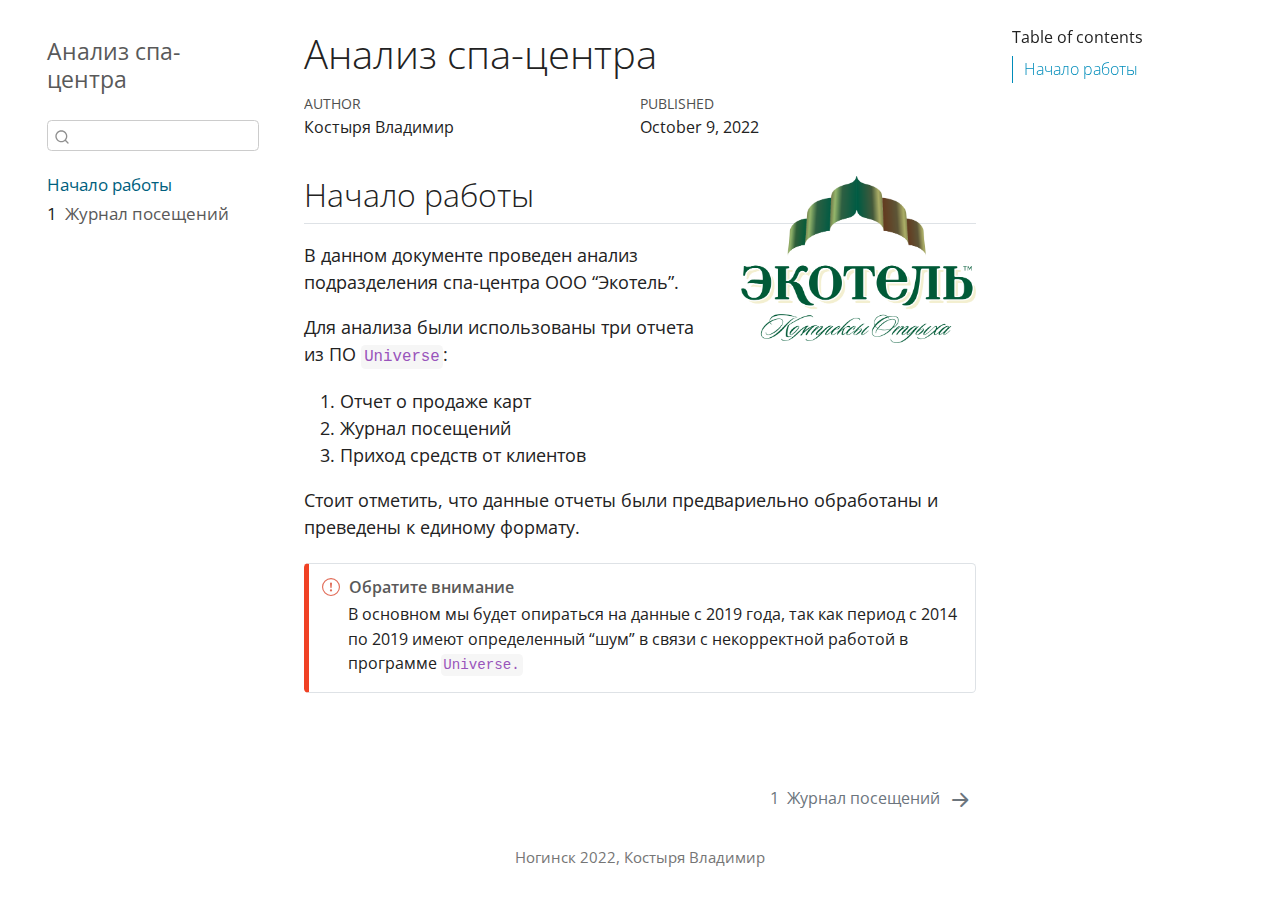
==== docs/index.html @ e3eeb9b7 "25/11/2022" ====
<!DOCTYPE html>
<html xmlns="http://www.w3.org/1999/xhtml" lang="en" xml:lang="en"><head>

<meta charset="utf-8">
<meta name="generator" content="quarto-1.1.179">

<meta name="viewport" content="width=device-width, initial-scale=1.0, user-scalable=yes">

<meta name="author" content="Костыря Владимир">
<meta name="dcterms.date" content="2022-10-09">

<title>Анализ спа-центра</title>
<style>
code{white-space: pre-wrap;}
span.smallcaps{font-variant: small-caps;}
div.columns{display: flex; gap: min(4vw, 1.5em);}
div.column{flex: auto; overflow-x: auto;}
div.hanging-indent{margin-left: 1.5em; text-indent: -1.5em;}
ul.task-list{list-style: none;}
ul.task-list li input[type="checkbox"] {
  width: 0.8em;
  margin: 0 0.8em 0.2em -1.6em;
  vertical-align: middle;
}
</style>


<script src="site_libs/quarto-nav/quarto-nav.js"></script>
<script src="site_libs/quarto-nav/headroom.min.js"></script>
<script src="site_libs/clipboard/clipboard.min.js"></script>
<script src="site_libs/quarto-search/autocomplete.umd.js"></script>
<script src="site_libs/quarto-search/fuse.min.js"></script>
<script src="site_libs/quarto-search/quarto-search.js"></script>
<meta name="quarto:offset" content="./">
<link href="./intro.html" rel="next">
<script src="site_libs/quarto-html/quarto.js"></script>
<script src="site_libs/quarto-html/popper.min.js"></script>
<script src="site_libs/quarto-html/tippy.umd.min.js"></script>
<script src="site_libs/quarto-html/anchor.min.js"></script>
<link href="site_libs/quarto-html/tippy.css" rel="stylesheet">
<link href="site_libs/quarto-html/quarto-syntax-highlighting.css" rel="stylesheet" id="quarto-text-highlighting-styles">
<script src="site_libs/bootstrap/bootstrap.min.js"></script>
<link href="site_libs/bootstrap/bootstrap-icons.css" rel="stylesheet">
<link href="site_libs/bootstrap/bootstrap.min.css" rel="stylesheet" id="quarto-bootstrap" data-mode="light">
<script id="quarto-search-options" type="application/json">{
  "location": "sidebar",
  "copy-button": false,
  "collapse-after": 3,
  "panel-placement": "start",
  "type": "textbox",
  "limit": 20,
  "language": {
    "search-no-results-text": "No results",
    "search-matching-documents-text": "matching documents",
    "search-copy-link-title": "Copy link to search",
    "search-hide-matches-text": "Hide additional matches",
    "search-more-match-text": "more match in this document",
    "search-more-matches-text": "more matches in this document",
    "search-clear-button-title": "Clear",
    "search-detached-cancel-button-title": "Cancel",
    "search-submit-button-title": "Submit"
  }
}</script>


</head>

<body class="nav-sidebar floating">

<div id="quarto-search-results"></div>
  <header id="quarto-header" class="headroom fixed-top">
  <nav class="quarto-secondary-nav" data-bs-toggle="collapse" data-bs-target="#quarto-sidebar" aria-controls="quarto-sidebar" aria-expanded="false" aria-label="Toggle sidebar navigation" onclick="if (window.quartoToggleHeadroom) { window.quartoToggleHeadroom(); }">
    <div class="container-fluid d-flex justify-content-between">
      <h1 class="quarto-secondary-nav-title">Анализ спа-центра</h1>
      <button type="button" class="quarto-btn-toggle btn" aria-label="Show secondary navigation">
        <i class="bi bi-chevron-right"></i>
      </button>
    </div>
  </nav>
</header>
<!-- content -->
<div id="quarto-content" class="quarto-container page-columns page-rows-contents page-layout-article">
<!-- sidebar -->
  <nav id="quarto-sidebar" class="sidebar collapse sidebar-navigation floating overflow-auto">
    <div class="pt-lg-2 mt-2 text-left sidebar-header">
    <div class="sidebar-title mb-0 py-0">
      <a href="./">Анализ спа-центра</a> 
    </div>
      </div>
      <div class="mt-2 flex-shrink-0 align-items-center">
        <div class="sidebar-search">
        <div id="quarto-search" class="" title="Search"></div>
        </div>
      </div>
    <div class="sidebar-menu-container"> 
    <ul class="list-unstyled mt-1">
        <li class="sidebar-item">
  <div class="sidebar-item-container"> 
  <a href="./index.html" class="sidebar-item-text sidebar-link active">Начало работы</a>
  </div>
</li>
        <li class="sidebar-item">
  <div class="sidebar-item-container"> 
  <a href="./intro.html" class="sidebar-item-text sidebar-link"><span class="chapter-number">1</span>&nbsp; <span class="chapter-title">Журнал посещений</span></a>
  </div>
</li>
    </ul>
    </div>
</nav>
<!-- margin-sidebar -->
    <div id="quarto-margin-sidebar" class="sidebar margin-sidebar">
        <nav id="TOC" role="doc-toc" class="toc-active">
    <h2 id="toc-title">Table of contents</h2>
   
  <ul>
  <li><a href="#начало-работы" id="toc-начало-работы" class="nav-link active" data-scroll-target="#начало-работы">Начало работы</a></li>
  </ul>
</nav>
    </div>
<!-- main -->
<main class="content" id="quarto-document-content">

<header id="title-block-header" class="quarto-title-block default">
<div class="quarto-title">
<h1 class="title d-none d-lg-block">Анализ спа-центра</h1>
</div>



<div class="quarto-title-meta">

    <div>
    <div class="quarto-title-meta-heading">Author</div>
    <div class="quarto-title-meta-contents">
             <p>Костыря Владимир </p>
          </div>
  </div>
    
    <div>
    <div class="quarto-title-meta-heading">Published</div>
    <div class="quarto-title-meta-contents">
      <p class="date">October 9, 2022</p>
    </div>
  </div>
    
  </div>
  

</header>


<section id="начало-работы" class="level2 unnumbered">
<p><img src="logo.png" title="Анализ спа-центра" class="quarto-cover-image img-fluid"></p><h2 class="unnumbered anchored" data-anchor-id="начало-работы">Начало работы</h2>
<p>В данном документе проведен анализ подразделения спа-центра ООО “Экотель”.</p>
<p>Для анализа были использованы три отчета из ПО <code>Universe</code>:</p>
<ol type="1">
<li>Отчет о продаже карт</li>
<li>Журнал посещений</li>
<li>Приход средств от клиентов</li>
</ol>
<p>Стоит отметить, что данные отчеты были предвариельно обработаны и преведены к единому формату.</p>
<div class="callout-important callout callout-style-simple callout-captioned">
<div class="callout-header d-flex align-content-center">
<div class="callout-icon-container">
<i class="callout-icon"></i>
</div>
<div class="callout-caption-container flex-fill">
Обратите внимание
</div>
</div>
<div class="callout-body-container callout-body">
<p>В основном мы будет опираться на данные с 2019 года, так как период с 2014 по 2019 имеют определенный “шум” в связи с некорректной работой в программе <code>Universe.</code></p>
</div>
</div>


</section>

</main> <!-- /main -->
<script id="quarto-html-after-body" type="application/javascript">
window.document.addEventListener("DOMContentLoaded", function (event) {
  const toggleBodyColorMode = (bsSheetEl) => {
    const mode = bsSheetEl.getAttribute("data-mode");
    const bodyEl = window.document.querySelector("body");
    if (mode === "dark") {
      bodyEl.classList.add("quarto-dark");
      bodyEl.classList.remove("quarto-light");
    } else {
      bodyEl.classList.add("quarto-light");
      bodyEl.classList.remove("quarto-dark");
    }
  }
  const toggleBodyColorPrimary = () => {
    const bsSheetEl = window.document.querySelector("link#quarto-bootstrap");
    if (bsSheetEl) {
      toggleBodyColorMode(bsSheetEl);
    }
  }
  toggleBodyColorPrimary();  
  const icon = "";
  const anchorJS = new window.AnchorJS();
  anchorJS.options = {
    placement: 'right',
    icon: icon
  };
  anchorJS.add('.anchored');
  const clipboard = new window.ClipboardJS('.code-copy-button', {
    target: function(trigger) {
      return trigger.previousElementSibling;
    }
  });
  clipboard.on('success', function(e) {
    // button target
    const button = e.trigger;
    // don't keep focus
    button.blur();
    // flash "checked"
    button.classList.add('code-copy-button-checked');
    var currentTitle = button.getAttribute("title");
    button.setAttribute("title", "Copied!");
    setTimeout(function() {
      button.setAttribute("title", currentTitle);
      button.classList.remove('code-copy-button-checked');
    }, 1000);
    // clear code selection
    e.clearSelection();
  });
  function tippyHover(el, contentFn) {
    const config = {
      allowHTML: true,
      content: contentFn,
      maxWidth: 500,
      delay: 100,
      arrow: false,
      appendTo: function(el) {
          return el.parentElement;
      },
      interactive: true,
      interactiveBorder: 10,
      theme: 'quarto',
      placement: 'bottom-start'
    };
    window.tippy(el, config); 
  }
  const noterefs = window.document.querySelectorAll('a[role="doc-noteref"]');
  for (var i=0; i<noterefs.length; i++) {
    const ref = noterefs[i];
    tippyHover(ref, function() {
      // use id or data attribute instead here
      let href = ref.getAttribute('data-footnote-href') || ref.getAttribute('href');
      try { href = new URL(href).hash; } catch {}
      const id = href.replace(/^#\/?/, "");
      const note = window.document.getElementById(id);
      return note.innerHTML;
    });
  }
  var bibliorefs = window.document.querySelectorAll('a[role="doc-biblioref"]');
  for (var i=0; i<bibliorefs.length; i++) {
    const ref = bibliorefs[i];
    const cites = ref.parentNode.getAttribute('data-cites').split(' ');
    tippyHover(ref, function() {
      var popup = window.document.createElement('div');
      cites.forEach(function(cite) {
        var citeDiv = window.document.createElement('div');
        citeDiv.classList.add('hanging-indent');
        citeDiv.classList.add('csl-entry');
        var biblioDiv = window.document.getElementById('ref-' + cite);
        if (biblioDiv) {
          citeDiv.innerHTML = biblioDiv.innerHTML;
        }
        popup.appendChild(citeDiv);
      });
      return popup.innerHTML;
    });
  }
});
</script>
<nav class="page-navigation">
  <div class="nav-page nav-page-previous">
  </div>
  <div class="nav-page nav-page-next">
      <a href="./intro.html" class="pagination-link">
        <span class="nav-page-text"><span class="chapter-number">1</span>&nbsp; <span class="chapter-title">Журнал посещений</span></span> <i class="bi bi-arrow-right-short"></i>
      </a>
  </div>
</nav>
</div> <!-- /content -->
<footer class="footer">
  <div class="nav-footer">
      <div class="nav-footer-center">Ногинск 2022, Костыря Владимир</div>
  </div>
</footer>



</body></html>
---- docs/site_libs/quarto-html/tippy.css ----
.tippy-box[data-animation=fade][data-state=hidden]{opacity:0}[data-tippy-root]{max-width:calc(100vw - 10px)}.tippy-box{position:relative;background-color:#333;color:#fff;border-radius:4px;font-size:14px;line-height:1.4;white-space:normal;outline:0;transition-property:transform,visibility,opacity}.tippy-box[data-placement^=top]>.tippy-arrow{bottom:0}.tippy-box[data-placement^=top]>.tippy-arrow:before{bottom:-7px;left:0;border-width:8px 8px 0;border-top-color:initial;transform-origin:center top}.tippy-box[data-placement^=bottom]>.tippy-arrow{top:0}.tippy-box[data-placement^=bottom]>.tippy-arrow:before{top:-7px;left:0;border-width:0 8px 8px;border-bottom-color:initial;transform-origin:center bottom}.tippy-box[data-placement^=left]>.tippy-arrow{right:0}.tippy-box[data-placement^=left]>.tippy-arrow:before{border-width:8px 0 8px 8px;border-left-color:initial;right:-7px;transform-origin:center left}.tippy-box[data-placement^=right]>.tippy-arrow{left:0}.tippy-box[data-placement^=right]>.tippy-arrow:before{left:-7px;border-width:8px 8px 8px 0;border-right-color:initial;transform-origin:center right}.tippy-box[data-inertia][data-state=visible]{transition-timing-function:cubic-bezier(.54,1.5,.38,1.11)}.tippy-arrow{width:16px;height:16px;color:#333}.tippy-arrow:before{content:"";position:absolute;border-color:transparent;border-style:solid}.tippy-content{position:relative;padding:5px 9px;z-index:1}
---- docs/site_libs/quarto-html/quarto-syntax-highlighting.css ----
/* quarto syntax highlight colors */
:root {
  --quarto-hl-ot-color: #003B4F;
  --quarto-hl-at-color: #657422;
  --quarto-hl-ss-color: #20794D;
  --quarto-hl-an-color: #5E5E5E;
  --quarto-hl-fu-color: #4758AB;
  --quarto-hl-st-color: #20794D;
  --quarto-hl-cf-color: #003B4F;
  --quarto-hl-op-color: #5E5E5E;
  --quarto-hl-er-color: #AD0000;
  --quarto-hl-bn-color: #AD0000;
  --quarto-hl-al-color: #AD0000;
  --quarto-hl-va-color: #111111;
  --quarto-hl-bu-color: inherit;
  --quarto-hl-ex-color: inherit;
  --quarto-hl-pp-color: #AD0000;
  --quarto-hl-in-color: #5E5E5E;
  --quarto-hl-vs-color: #20794D;
  --quarto-hl-wa-color: #5E5E5E;
  --quarto-hl-do-color: #5E5E5E;
  --quarto-hl-im-color: #00769E;
  --quarto-hl-ch-color: #20794D;
  --quarto-hl-dt-color: #AD0000;
  --quarto-hl-fl-color: #AD0000;
  --quarto-hl-co-color: #5E5E5E;
  --quarto-hl-cv-color: #5E5E5E;
  --quarto-hl-cn-color: #8f5902;
  --quarto-hl-sc-color: #5E5E5E;
  --quarto-hl-dv-color: #AD0000;
  --quarto-hl-kw-color: #003B4F;
}

/* other quarto variables */
:root {
  --quarto-font-monospace: SFMono-Regular, Menlo, Monaco, Consolas, "Liberation Mono", "Courier New", monospace;
}

pre > code.sourceCode > span {
  color: #003B4F;
}

code span {
  color: #003B4F;
}

code.sourceCode > span {
  color: #003B4F;
}

div.sourceCode,
div.sourceCode pre.sourceCode {
  color: #003B4F;
}

code span.ot {
  color: #003B4F;
}

code span.at {
  color: #657422;
}

code span.ss {
  color: #20794D;
}

code span.an {
  color: #5E5E5E;
}

code span.fu {
  color: #4758AB;
}

code span.st {
  color: #20794D;
}

code span.cf {
  color: #003B4F;
}

code span.op {
  color: #5E5E5E;
}

code span.er {
  color: #AD0000;
}

code span.bn {
  color: #AD0000;
}

code span.al {
  color: #AD0000;
}

code span.va {
  color: #111111;
}

code span.pp {
  color: #AD0000;
}

code span.in {
  color: #5E5E5E;
}

code span.vs {
  color: #20794D;
}

code span.wa {
  color: #5E5E5E;
  font-style: italic;
}

code span.do {
  color: #5E5E5E;
  font-style: italic;
}

code span.im {
  color: #00769E;
}

code span.ch {
  color: #20794D;
}

code span.dt {
  color: #AD0000;
}

code span.fl {
  color: #AD0000;
}

code span.co {
  color: #5E5E5E;
}

code span.cv {
  color: #5E5E5E;
  font-style: italic;
}

code span.cn {
  color: #8f5902;
}

code span.sc {
  color: #5E5E5E;
}

code span.dv {
  color: #AD0000;
}

code span.kw {
  color: #003B4F;
}

.prevent-inlining {
  content: "</";
}

/*# sourceMappingURL=debc5d5d77c3f9108843748ff7464032.css.map */
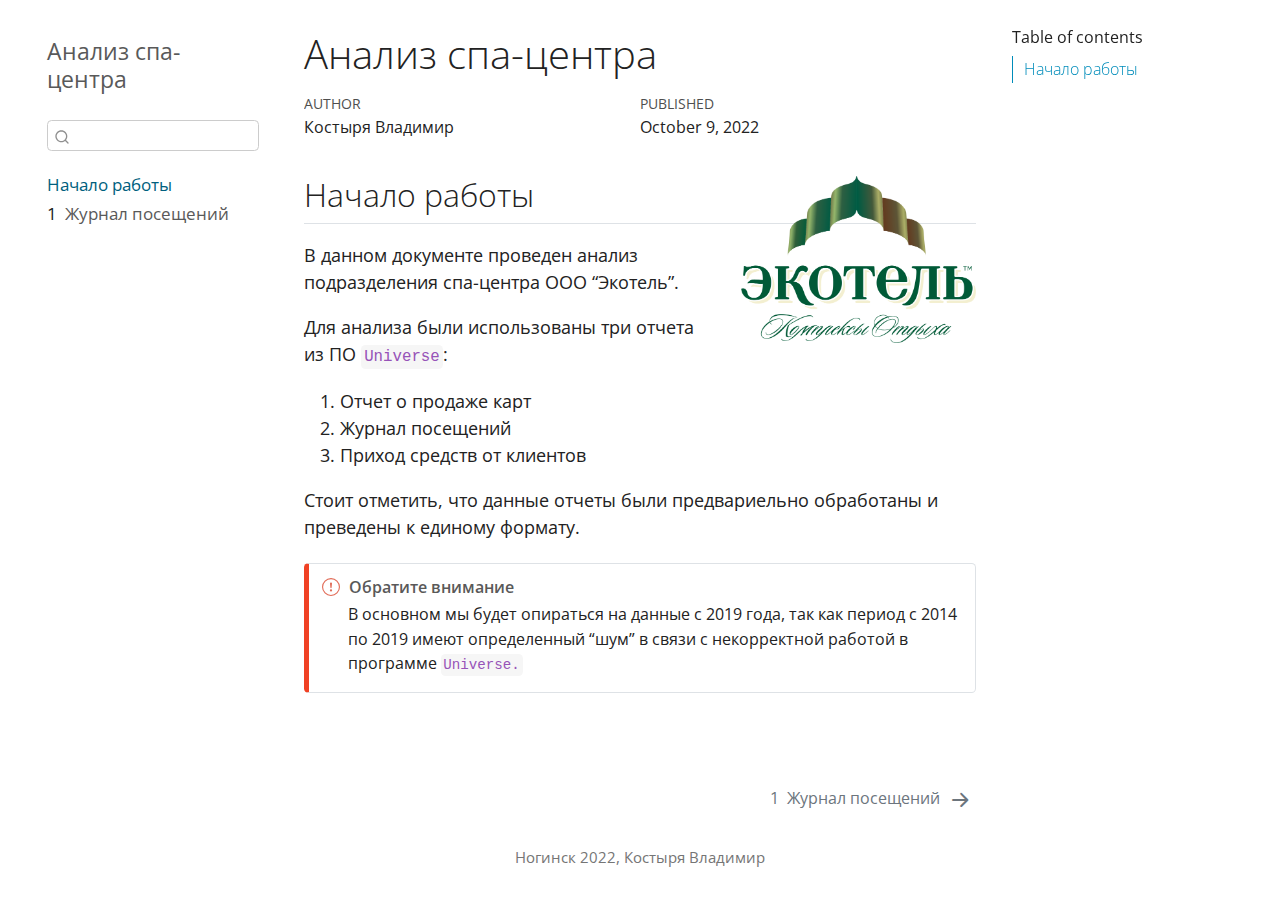
==== commit aa07a1c4: "28/11/2022" ====
--- a/docs/index.html
+++ b/docs/index.html
@@ -2,7 +2,7 @@
 <html xmlns="http://www.w3.org/1999/xhtml" lang="en" xml:lang="en"><head>
 
 <meta charset="utf-8">
-<meta name="generator" content="quarto-1.1.179">
+<meta name="generator" content="quarto-1.2.269">
 
 <meta name="viewport" content="width=device-width, initial-scale=1.0, user-scalable=yes">
 
@@ -142,6 +142,7 @@
       <p class="date">October 9, 2022</p>
     </div>
   </div>
+  
     
   </div>
   
@@ -218,7 +219,24 @@
     button.classList.add('code-copy-button-checked');
     var currentTitle = button.getAttribute("title");
     button.setAttribute("title", "Copied!");
+    let tooltip;
+    if (window.bootstrap) {
+      button.setAttribute("data-bs-toggle", "tooltip");
+      button.setAttribute("data-bs-placement", "left");
+      button.setAttribute("data-bs-title", "Copied!");
+      tooltip = new bootstrap.Tooltip(button, 
+        { trigger: "manual", 
+          customClass: "code-copy-button-tooltip",
+          offset: [0, -8]});
+      tooltip.show();    
+    }
     setTimeout(function() {
+      if (tooltip) {
+        tooltip.hide();
+        button.removeAttribute("data-bs-title");
+        button.removeAttribute("data-bs-toggle");
+        button.removeAttribute("data-bs-placement");
+      }
       button.setAttribute("title", currentTitle);
       button.classList.remove('code-copy-button-checked');
     }, 1000);
@@ -254,24 +272,42 @@
       return note.innerHTML;
     });
   }
+  const findCites = (el) => {
+    const parentEl = el.parentElement;
+    if (parentEl) {
+      const cites = parentEl.dataset.cites;
+      if (cites) {
+        return {
+          el,
+          cites: cites.split(' ')
+        };
+      } else {
+        return findCites(el.parentElement)
+      }
+    } else {
+      return undefined;
+    }
+  };
   var bibliorefs = window.document.querySelectorAll('a[role="doc-biblioref"]');
   for (var i=0; i<bibliorefs.length; i++) {
     const ref = bibliorefs[i];
-    const cites = ref.parentNode.getAttribute('data-cites').split(' ');
-    tippyHover(ref, function() {
-      var popup = window.document.createElement('div');
-      cites.forEach(function(cite) {
-        var citeDiv = window.document.createElement('div');
-        citeDiv.classList.add('hanging-indent');
-        citeDiv.classList.add('csl-entry');
-        var biblioDiv = window.document.getElementById('ref-' + cite);
-        if (biblioDiv) {
-          citeDiv.innerHTML = biblioDiv.innerHTML;
-        }
-        popup.appendChild(citeDiv);
+    const citeInfo = findCites(ref);
+    if (citeInfo) {
+      tippyHover(citeInfo.el, function() {
+        var popup = window.document.createElement('div');
+        citeInfo.cites.forEach(function(cite) {
+          var citeDiv = window.document.createElement('div');
+          citeDiv.classList.add('hanging-indent');
+          citeDiv.classList.add('csl-entry');
+          var biblioDiv = window.document.getElementById('ref-' + cite);
+          if (biblioDiv) {
+            citeDiv.innerHTML = biblioDiv.innerHTML;
+          }
+          popup.appendChild(citeDiv);
+        });
+        return popup.innerHTML;
       });
-      return popup.innerHTML;
-    });
+    }
   }
 });
 </script>
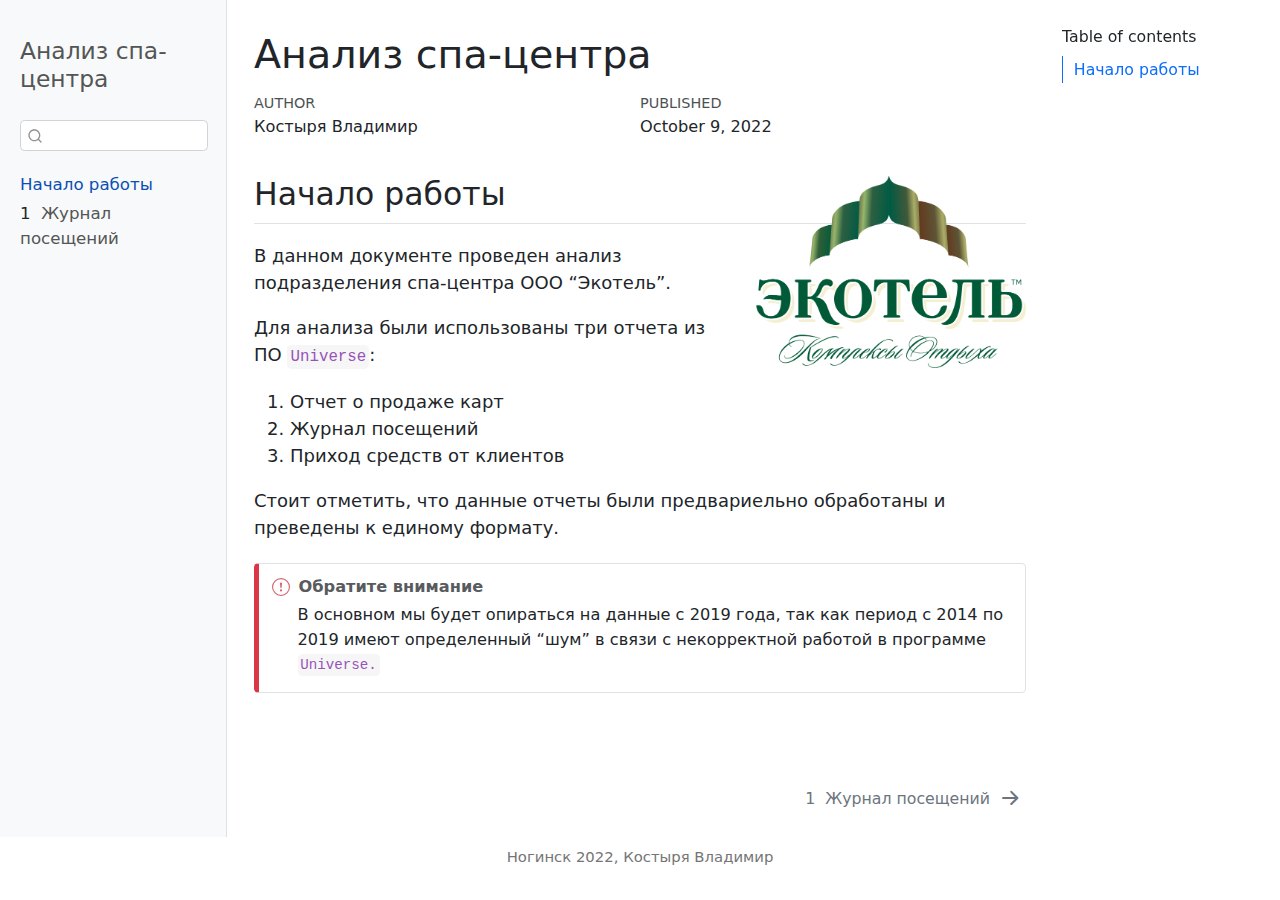
==== commit 2fa0f12b: "14/02/2023" ====
--- a/docs/index.html
+++ b/docs/index.html
@@ -65,7 +65,7 @@
 
 </head>
 
-<body class="nav-sidebar floating">
+<body class="nav-sidebar docked">
 
 <div id="quarto-search-results"></div>
   <header id="quarto-header" class="headroom fixed-top">
@@ -81,7 +81,7 @@
 <!-- content -->
 <div id="quarto-content" class="quarto-container page-columns page-rows-contents page-layout-article">
 <!-- sidebar -->
-  <nav id="quarto-sidebar" class="sidebar collapse sidebar-navigation floating overflow-auto">
+  <nav id="quarto-sidebar" class="sidebar collapse sidebar-navigation docked overflow-auto">
     <div class="pt-lg-2 mt-2 text-left sidebar-header">
     <div class="sidebar-title mb-0 py-0">
       <a href="./">Анализ спа-центра</a> 
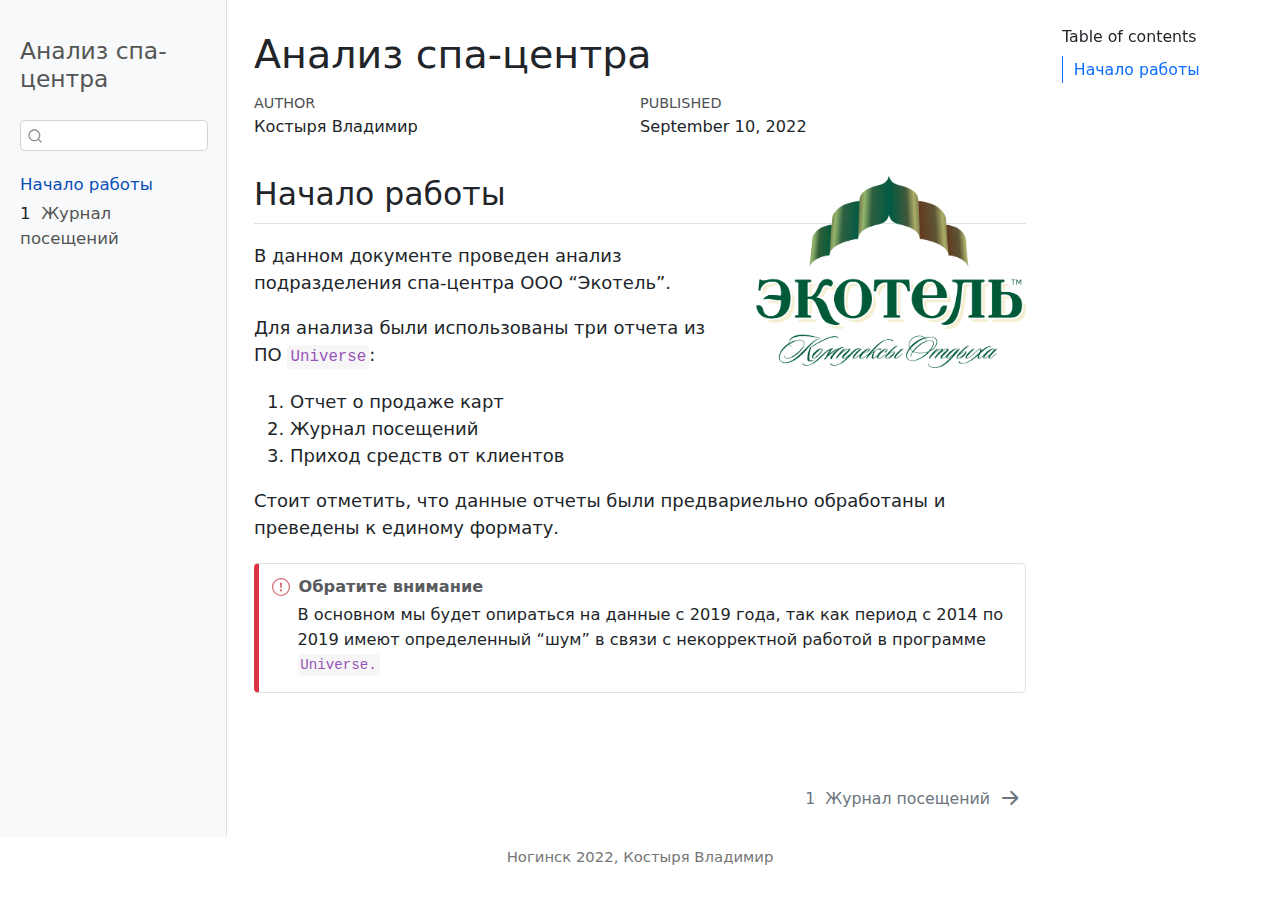
==== commit 268d227b: "14/02/2023" ====
--- a/docs/index.html
+++ b/docs/index.html
@@ -7,7 +7,7 @@
 <meta name="viewport" content="width=device-width, initial-scale=1.0, user-scalable=yes">
 
 <meta name="author" content="Костыря Владимир">
-<meta name="dcterms.date" content="2022-10-09">
+<meta name="dcterms.date" content="2022-09-10">
 
 <title>Анализ спа-центра</title>
 <style>
@@ -139,7 +139,7 @@
     <div>
     <div class="quarto-title-meta-heading">Published</div>
     <div class="quarto-title-meta-contents">
-      <p class="date">October 9, 2022</p>
+      <p class="date">September 10, 2022</p>
     </div>
   </div>
   
